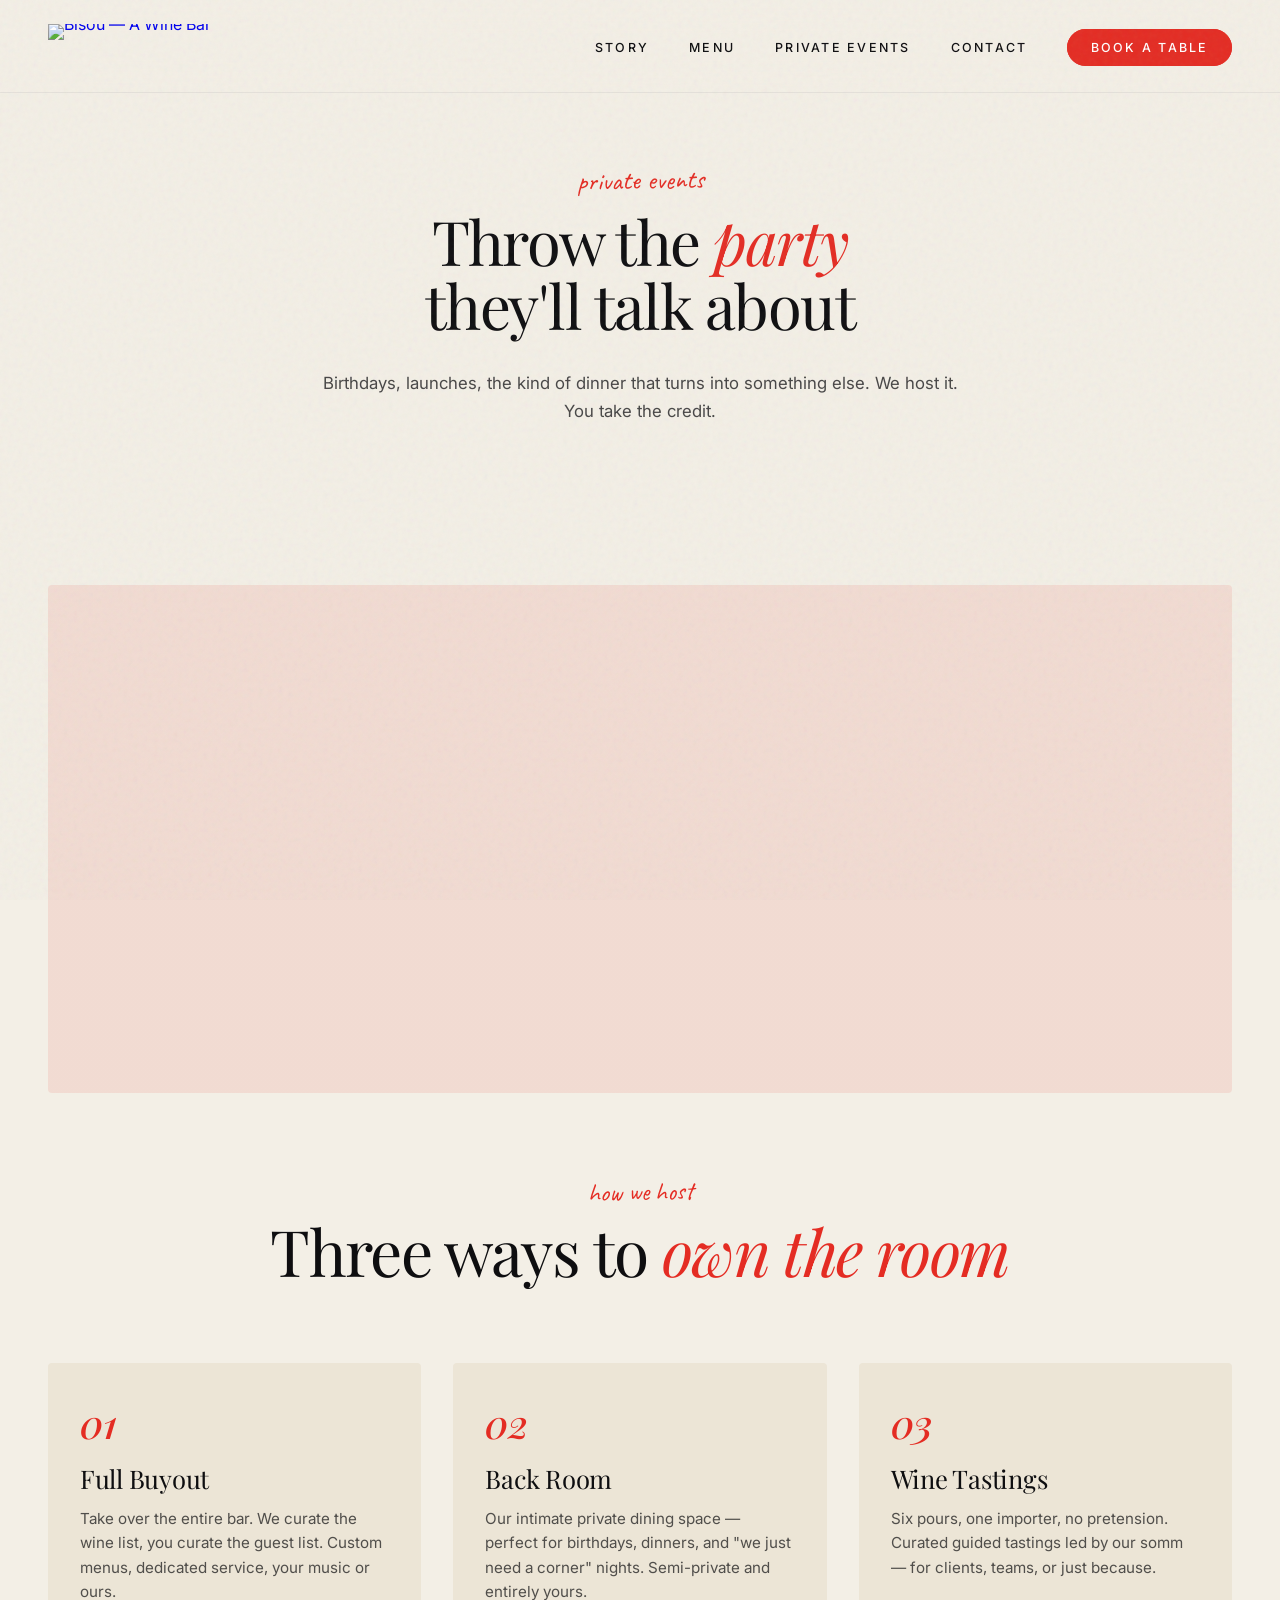
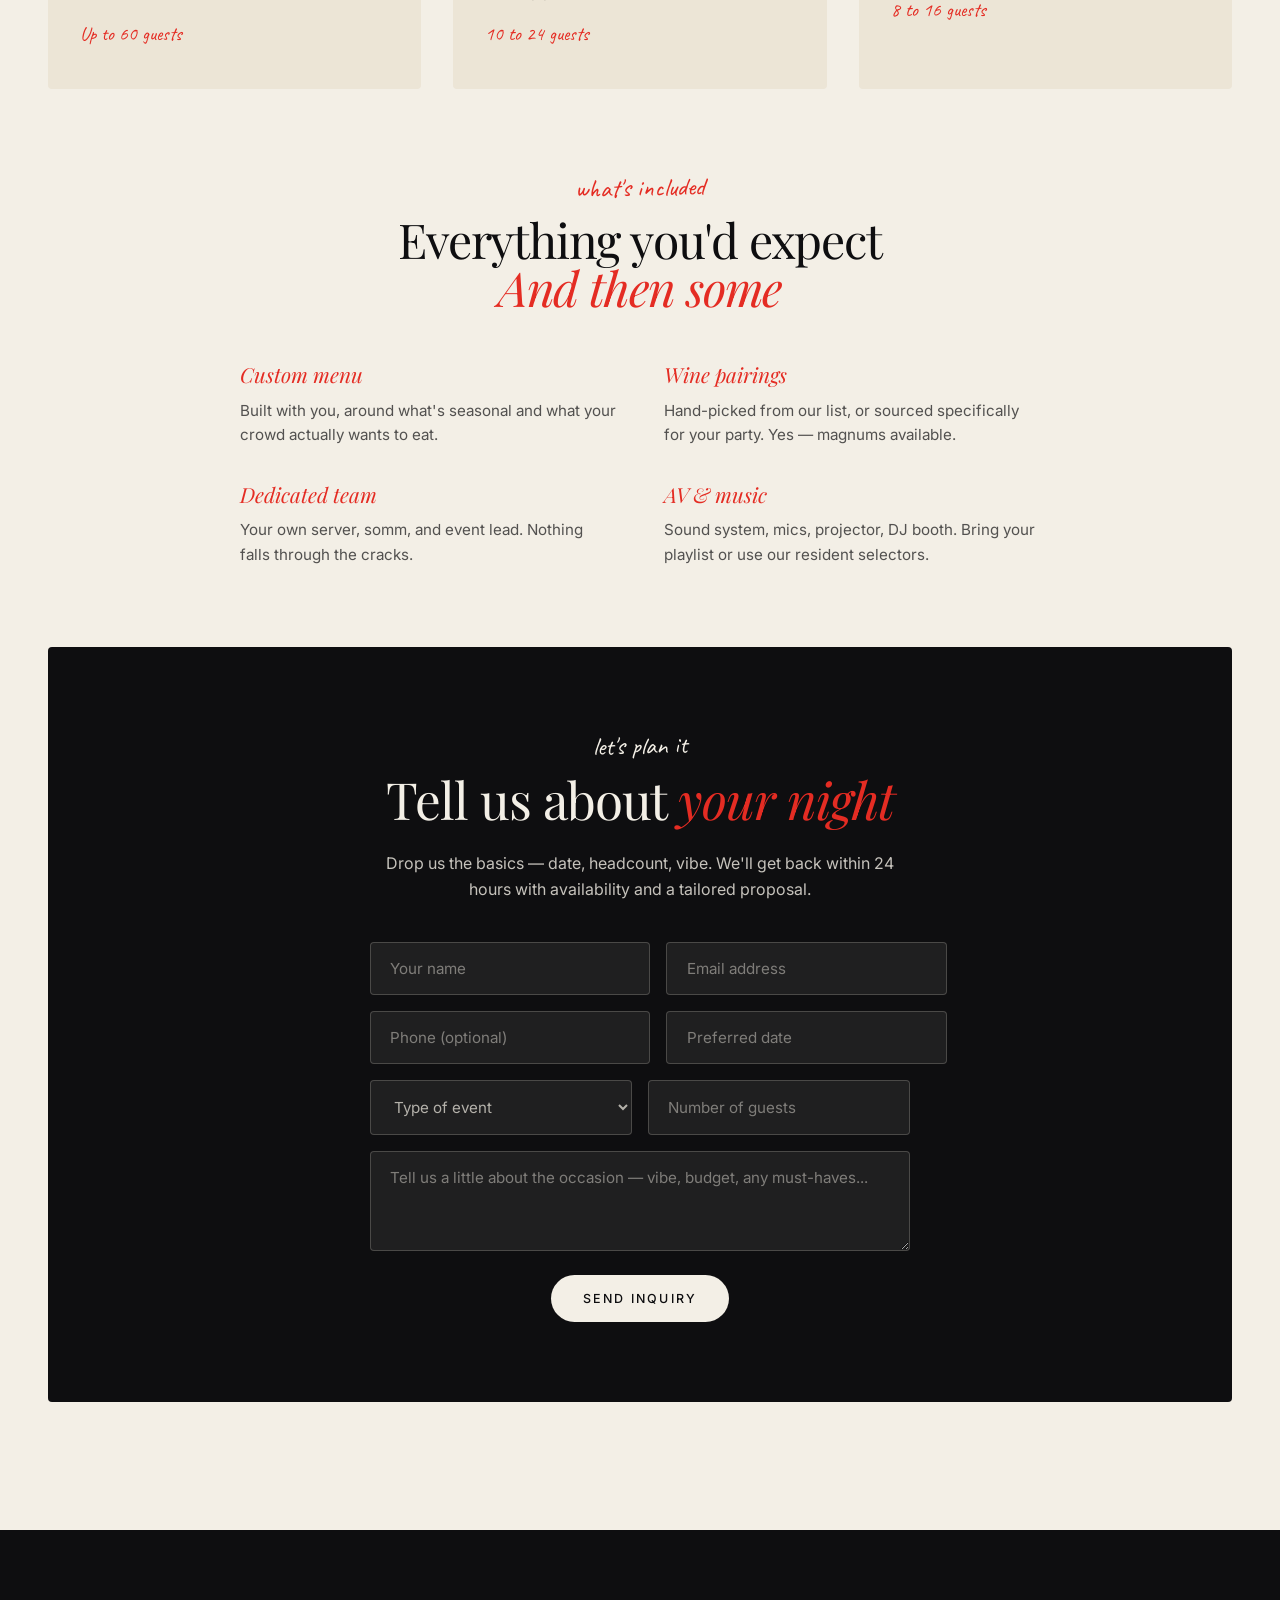
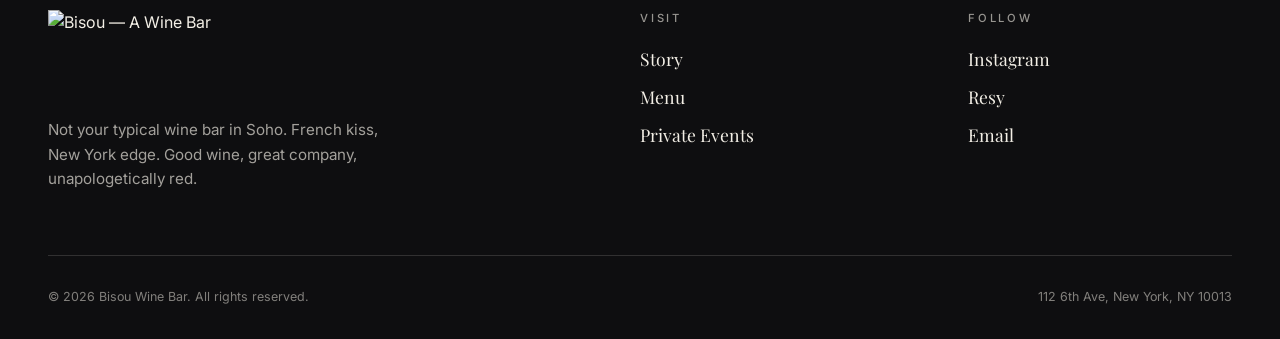
==== events.html @ fad7133c "Add mobile hamburger menu with slide-out drawer" ====
<!DOCTYPE html>
<html lang="en">
<head>
<meta charset="UTF-8">
<meta name="viewport" content="width=device-width, initial-scale=1.0">

<title>Private Events — Bisou Wine Bar Soho NYC | Buyouts, Private Dining, Tastings</title>
<meta name="description" content="Host your private event at Bisou Wine Bar in Soho. Full buyouts up to 60 guests, back-room private dining, wine tastings, and chef's table experiences.">
<link rel="canonical" href="https://bisounyc.com/events.html">
<meta name="robots" content="index, follow">

<meta property="og:title" content="Private Events at Bisou Wine Bar Soho NYC">
<meta property="og:description" content="Buyouts, private dining, wine tastings — turn your night into something they'll talk about.">
<meta property="og:url" content="https://bisounyc.com/events.html">
<meta property="og:type" content="website">

<script type="application/ld+json">
{
  "@context": "https://schema.org",
  "@type": "Service",
  "name": "Private Events at Bisou Wine Bar",
  "provider": {
    "@type": "BarOrPub",
    "name": "Bisou Wine Bar",
    "address": {
      "@type": "PostalAddress",
      "streetAddress": "112 6th Ave",
      "addressLocality": "New York",
      "addressRegion": "NY",
      "postalCode": "10013"
    }
  },
  "description": "Private dining, full buyouts, wine tastings and chef's table experiences in Soho, NYC.",
  "areaServed": "New York",
  "serviceType": "Private Event Venue"
}
</script>

<link rel="preconnect" href="https://fonts.googleapis.com">
<link rel="preconnect" href="https://fonts.gstatic.com" crossorigin>
<link href="https://fonts.googleapis.com/css2?family=Playfair+Display:ital,wght@0,400;0,500;0,700;1,400;1,500;1,700&family=Inter:wght@300;400;500;600&family=Caveat:wght@400;600&display=swap" rel="stylesheet">
<link rel="stylesheet" href="styles.css">
</head>
<body>

<nav id="nav" class="solid" aria-label="Main navigation">
  <a href="index.html" class="nav-logo" aria-label="Bisou home"><img src="images/logo.png" alt="Bisou — A Wine Bar"></a>
  <button class="nav-toggle" aria-label="Toggle menu" aria-expanded="false" aria-controls="primary-nav">
    <span></span><span></span><span></span>
  </button>
  <ul class="nav-links" id="primary-nav">
    <li><a href="index.html#story">Story</a></li>
    <li><a href="menu.html">Menu</a></li>
    <li><a href="events.html">Private Events</a></li>
    <li><a href="index.html#contact">Contact</a></li>
    <li><a href="https://resy.com/cities/new-york-ny/venues/bisou" target="_blank" rel="noopener" class="nav-cta" data-resy>Book a Table</a></li>
  </ul>
</nav>

<header class="page-hero">
  <span class="section-label">private events</span>
  <h1>Throw the <em>party</em><br>they'll talk about</h1>
  <p class="lead">Birthdays, launches, the kind of dinner that turns into something else. We host it. You take the credit.</p>
</header>

<main class="events-page">

  <div class="events-hero-image" role="img" aria-label="Private event setup at Bisou Wine Bar"></div>

  <section style="margin-bottom: 5rem;">
    <span class="section-label" style="display: block; text-align: center;">how we host</span>
    <h2 class="section-title" style="text-align: center;">Three ways to <em>own the room</em></h2>
  </section>

  <div class="events-types">
    <div class="event-type">
      <div class="num">01</div>
      <h3>Full Buyout</h3>
      <p>Take over the entire bar. We curate the wine list, you curate the guest list. Custom menus, dedicated service, your music or ours.</p>
      <span class="capacity">Up to 60 guests</span>
    </div>
    <div class="event-type">
      <div class="num">02</div>
      <h3>Back Room</h3>
      <p>Our intimate private dining space — perfect for birthdays, dinners, and "we just need a corner" nights. Semi-private and entirely yours.</p>
      <span class="capacity">10 to 24 guests</span>
    </div>
    <div class="event-type">
      <div class="num">03</div>
      <h3>Wine Tastings</h3>
      <p>Six pours, one importer, no pretension. Curated guided tastings led by our somm — for clients, teams, or just because.</p>
      <span class="capacity">8 to 16 guests</span>
    </div>
  </div>

  <section style="margin-bottom: 5rem;">
    <div style="max-width: 800px; margin: 0 auto; text-align: center;">
      <span class="section-label">what's included</span>
      <h2 class="section-title" style="font-size: clamp(2rem, 4vw, 3rem);">Everything you'd expect<br><em>And then some</em></h2>
      <div style="display: grid; grid-template-columns: repeat(2, 1fr); gap: 2rem 3rem; margin-top: 3rem; text-align: left;">
        <div>
          <div style="font-family: var(--display); font-style: italic; color: var(--bisou-red); font-size: 1.3rem; margin-bottom: 0.5rem;">Custom menu</div>
          <p style="color: rgba(14,14,16,0.7); font-size: 0.95rem; line-height: 1.6;">Built with you, around what's seasonal and what your crowd actually wants to eat.</p>
        </div>
        <div>
          <div style="font-family: var(--display); font-style: italic; color: var(--bisou-red); font-size: 1.3rem; margin-bottom: 0.5rem;">Wine pairings</div>
          <p style="color: rgba(14,14,16,0.7); font-size: 0.95rem; line-height: 1.6;">Hand-picked from our list, or sourced specifically for your party. Yes — magnums available.</p>
        </div>
        <div>
          <div style="font-family: var(--display); font-style: italic; color: var(--bisou-red); font-size: 1.3rem; margin-bottom: 0.5rem;">Dedicated team</div>
          <p style="color: rgba(14,14,16,0.7); font-size: 0.95rem; line-height: 1.6;">Your own server, somm, and event lead. Nothing falls through the cracks.</p>
        </div>
        <div>
          <div style="font-family: var(--display); font-style: italic; color: var(--bisou-red); font-size: 1.3rem; margin-bottom: 0.5rem;">AV & music</div>
          <p style="color: rgba(14,14,16,0.7); font-size: 0.95rem; line-height: 1.6;">Sound system, mics, projector, DJ booth. Bring your playlist or use our resident selectors.</p>
        </div>
      </div>
    </div>
  </section>

  <!-- INQUIRY FORM -->
  <div class="event-cta">
    <span class="section-label" style="color: var(--warm-ivory);">let's plan it</span>
    <h2>Tell us about <em>your night</em></h2>
    <p>Drop us the basics — date, headcount, vibe. We'll get back within 24 hours with availability and a tailored proposal.</p>

    <form class="event-form" id="eventForm" onsubmit="handleFormSubmit(event)">
      <div class="form-row">
        <input type="text" name="name" placeholder="Your name" required>
        <input type="email" name="email" placeholder="Email address" required>
      </div>
      <div class="form-row">
        <input type="tel" name="phone" placeholder="Phone (optional)">
        <input type="text" name="date" placeholder="Preferred date" required>
      </div>
      <div class="form-row">
        <select name="type" required>
          <option value="">Type of event</option>
          <option value="buyout">Full buyout</option>
          <option value="backroom">Back room / private dining</option>
          <option value="tasting">Wine tasting</option>
          <option value="other">Something else</option>
        </select>
        <input type="number" name="guests" placeholder="Number of guests" min="2" max="80" required>
      </div>
      <textarea name="details" placeholder="Tell us a little about the occasion — vibe, budget, any must-haves..."></textarea>
      <button type="submit" class="btn btn-light">Send inquiry</button>
    </form>
  </div>

</main>

<!-- FOOTER -->
<footer>
  <div class="footer-top">
    <div class="footer-brand">
      <img src="images/logo.png" alt="Bisou — A Wine Bar" class="footer-logo">
      <p>Not your typical wine bar in Soho. French kiss, New York edge. Good wine, great company, unapologetically red.</p>
    </div>
    <div class="footer-col">
      <h5>Visit</h5>
      <ul>
        <li><a href="index.html#story">Story</a></li>
        <li><a href="menu.html">Menu</a></li>
        <li><a href="events.html">Private Events</a></li>
      </ul>
    </div>
    <div class="footer-col">
      <h5>Follow</h5>
      <ul>
        <li><a href="https://www.instagram.com/bisoubarnyc/" target="_blank" rel="noopener">Instagram</a></li>
        <li><a href="https://resy.com/cities/ny/bisou" target="_blank" rel="noopener">Resy</a></li>
        <li><a href="mailto:hello@bisounyc.com">Email</a></li>
      </ul>
    </div>
  </div>
  <div class="footer-bottom">
    <span>© 2026 Bisou Wine Bar. All rights reserved.</span>
    <span>112 6th Ave, New York, NY 10013</span>
  </div>
</footer>

<script async src="https://widgets.resy.com/embed.js"></script>
<script src="script.js"></script>
<script>
  function handleFormSubmit(e) {
    e.preventDefault();
    const data = new FormData(e.target);
    const subject = encodeURIComponent('Private event inquiry — ' + (data.get('name') || ''));
    const body = encodeURIComponent(
      `Name: ${data.get('name')}\n` +
      `Email: ${data.get('email')}\n` +
      `Phone: ${data.get('phone') || '—'}\n` +
      `Date: ${data.get('date')}\n` +
      `Event type: ${data.get('type')}\n` +
      `Guests: ${data.get('guests')}\n\n` +
      `Details:\n${data.get('details') || '—'}`
    );
    window.location.href = `mailto:events@bisounyc.com?subject=${subject}&body=${body}`;
  }
</script>
</body>
</html>
---- styles.css ----
:root {
  --bisou-red: #E42C23;
  --bisou-red-deep: #B8221A;
  --warm-ivory: #F3EFE6;
  --ivory-soft: #ECE5D6;
  --midnight: #0E0E10;
  --soft-blue: #49607A;
  --deep-wine: #4A0D0D;
  --display: 'Playfair Display', serif;
  --body: 'Inter', sans-serif;
  --hand: 'Caveat', cursive;
}

* { margin: 0; padding: 0; box-sizing: border-box; }
html { scroll-behavior: smooth; }
body {
  font-family: var(--body);
  background: var(--warm-ivory);
  color: var(--midnight);
  overflow-x: hidden;
  font-weight: 400;
  line-height: 1.5;
  -webkit-font-smoothing: antialiased;
}

/* Grain overlay */
body::before {
  content: '';
  position: fixed;
  inset: 0;
  pointer-events: none;
  opacity: 0.06;
  z-index: 9999;
  background-image: url("data:image/svg+xml,%3Csvg viewBox='0 0 200 200' xmlns='http://www.w3.org/2000/svg'%3E%3Cfilter id='n'%3E%3CfeTurbulence type='fractalNoise' baseFrequency='0.9' numOctaves='3'/%3E%3C/filter%3E%3Crect width='100%25' height='100%25' filter='url(%23n)'/%3E%3C/svg%3E");
}

/* ============ NAV ============ */
nav {
  position: fixed;
  top: 0; left: 0; right: 0;
  z-index: 100;
  padding: 1.5rem 3rem;
  display: flex;
  justify-content: space-between;
  align-items: center;
  transition: all 0.4s ease;
  mix-blend-mode: difference;
}

nav.scrolled {
  mix-blend-mode: normal;
  background: rgba(243, 239, 230, 0.92);
  backdrop-filter: blur(20px);
  padding: 1rem 3rem;
  border-bottom: 1px solid rgba(14, 14, 16, 0.06);
}

nav.solid {
  mix-blend-mode: normal;
  background: rgba(243, 239, 230, 0.92);
  backdrop-filter: blur(20px);
  border-bottom: 1px solid rgba(14, 14, 16, 0.06);
}

.nav-logo {
  display: inline-flex;
  align-items: center;
  text-decoration: none;
  line-height: 0;
}

.nav-logo img {
  height: 44px;
  width: auto;
  display: block;
}

.nav-links {
  display: flex;
  gap: 2.5rem;
  list-style: none;
  align-items: center;
}

.nav-toggle {
  display: none;
  background: transparent;
  border: 0;
  width: 40px;
  height: 40px;
  padding: 0;
  cursor: pointer;
  flex-direction: column;
  justify-content: center;
  align-items: center;
  gap: 6px;
}

.nav-toggle span {
  display: block;
  width: 24px;
  height: 2px;
  background: var(--midnight);
  transition: transform 0.3s ease, opacity 0.2s ease;
  border-radius: 2px;
}

.nav-toggle[aria-expanded="true"] span:nth-child(1) {
  transform: translateY(8px) rotate(45deg);
}
.nav-toggle[aria-expanded="true"] span:nth-child(2) {
  opacity: 0;
}
.nav-toggle[aria-expanded="true"] span:nth-child(3) {
  transform: translateY(-8px) rotate(-45deg);
}

.nav-links a {
  color: white;
  text-decoration: none;
  font-size: 0.78rem;
  letter-spacing: 0.18em;
  text-transform: uppercase;
  font-weight: 500;
  transition: opacity 0.2s;
}

nav.scrolled .nav-links a,
nav.solid .nav-links a { color: var(--midnight); }

.nav-links a:hover { opacity: 0.6; }

.nav-cta {
  padding: 0.6rem 1.4rem;
  border: 1px solid white;
  color: white !important;
  border-radius: 100px;
  transition: all 0.3s !important;
}

nav.scrolled .nav-cta,
nav.solid .nav-cta {
  border-color: var(--bisou-red);
  background: var(--bisou-red);
  color: white !important;
}

.nav-cta:hover {
  background: white;
  color: var(--midnight) !important;
  opacity: 1 !important;
}

nav.scrolled .nav-cta:hover,
nav.solid .nav-cta:hover {
  background: var(--bisou-red-deep);
  border-color: var(--bisou-red-deep);
  color: white !important;
}

/* ============ HERO ============ */
.hero {
  height: 100vh;
  position: relative;
  overflow: hidden;
  display: flex;
  align-items: flex-end;
  color: white;
}

.hero-video {
  position: absolute;
  inset: 0;
  width: 100%;
  height: 100%;
  object-fit: cover;
  z-index: 0;
}

.hero-overlay {
  position: absolute;
  inset: 0;
  background:
    linear-gradient(180deg, rgba(14,14,16,0.4) 0%, rgba(14,14,16,0) 30%, rgba(14,14,16,0) 50%, rgba(14,14,16,0.75) 100%);
  z-index: 1;
}

.hero-content {
  position: relative;
  z-index: 2;
  padding: 0 3rem 5rem;
  width: 100%;
  max-width: 900px;
  display: flex;
  flex-direction: column;
  align-items: flex-start;
}

.hero-eyebrow {
  font-family: var(--hand);
  font-size: 1.5rem;
  color: var(--bisou-red);
  margin-bottom: 0.5rem;
  transform: rotate(-2deg);
  display: inline-block;
  opacity: 0;
  animation: fadeUp 1s 0.4s forwards;
  text-transform: lowercase;
}

.hero h1 {
  font-family: var(--display);
  font-weight: 400;
  font-size: clamp(2.8rem, 6vw, 5.5rem);
  line-height: 0.95;
  letter-spacing: -0.025em;
  margin-bottom: 1.8rem;
  opacity: 0;
  animation: fadeUp 1.2s 0.6s forwards;
}

.hero h1 em {
  font-style: italic;
  color: var(--bisou-red);
  font-weight: 500;
}

.hero-meta {
  display: flex;
  flex-direction: column;
  align-items: flex-start;
  gap: 1.2rem;
  opacity: 0;
  animation: fadeUp 1s 1s forwards;
}

.meta-row {
  display: flex;
  align-items: baseline;
  gap: 0.8rem;
}

.meta-label {
  font-size: 0.7rem;
  letter-spacing: 0.25em;
  text-transform: uppercase;
  opacity: 0.7;
}

.meta-value {
  font-family: var(--display);
  font-style: italic;
  font-size: 1.1rem;
  font-weight: 400;
}

.hero-scroll {
  position: absolute;
  bottom: 2rem;
  left: 50%;
  transform: translateX(-50%);
  z-index: 2;
  color: white;
  font-size: 0.7rem;
  letter-spacing: 0.3em;
  text-transform: uppercase;
  opacity: 0;
  animation: fadeUp 1s 1.4s forwards;
}

.hero-scroll::after {
  content: '';
  display: block;
  width: 1px;
  height: 30px;
  background: white;
  margin: 0.8rem auto 0;
  animation: scrollLine 2s ease-in-out infinite;
}

@keyframes scrollLine {
  0%, 100% { transform: scaleY(0.3); transform-origin: top; }
  50% { transform: scaleY(1); }
}

@keyframes fadeUp {
  from { opacity: 0; transform: translateY(30px); }
  to { opacity: 1; transform: translateY(0); }
}

/* ============ MARQUEE ============ */
.marquee {
  background: var(--bisou-red);
  color: var(--warm-ivory);
  padding: 1.5rem 0;
  overflow: hidden;
  border-top: 1px solid rgba(243,239,230,0.15);
  border-bottom: 1px solid rgba(243,239,230,0.15);
}

.marquee-track {
  display: flex;
  align-items: center;
  gap: 3rem;
  animation: marquee 40s linear infinite;
  white-space: nowrap;
  font-family: var(--display);
  font-style: italic;
  font-size: 1.2rem;
  font-weight: 400;
}

.marquee-track span {
  display: inline-flex;
  align-items: center;
  gap: 3rem;
}

.marquee-track span::after {
  content: '';
  display: inline-block;
  width: 60px;
  height: 60px;
  background-position: center;
  background-repeat: no-repeat;
  background-size: contain;
  filter: brightness(0) invert(1);
  opacity: 0.95;
}

.marquee-track span:nth-child(5n+1)::after { background-image: url('images/banner/cheers.png'); }
.marquee-track span:nth-child(5n+2)::after { background-image: url('images/banner/cheese.png'); }
.marquee-track span:nth-child(5n+3)::after { background-image: url('images/banner/disco.png'); }
.marquee-track span:nth-child(5n+4)::after { background-image: url('images/banner/glass.png'); }
.marquee-track span:nth-child(5n+5)::after { background-image: url('images/banner/kisso.png'); }

@keyframes marquee { to { transform: translateX(-50%); } }

/* ============ SECTION BASE ============ */
section.story,
section.menu-teaser,
section.events-teaser,
section.reservation,
section.contact {
  padding: 5rem 3rem;
  position: relative;
}

.section-label {
  font-family: var(--hand);
  color: var(--bisou-red);
  font-size: 1.6rem;
  margin-bottom: 0.5rem;
  transform: rotate(-1deg);
  display: inline-block;
}

.section-title {
  font-family: var(--display);
  font-size: clamp(2.5rem, 5vw, 4.5rem);
  line-height: 1;
  letter-spacing: -0.025em;
  font-weight: 400;
  margin-bottom: 2rem;
}

.section-title em {
  font-style: italic;
  color: var(--bisou-red);
}

.lead {
  font-family: var(--display);
  font-size: 1.4rem;
  font-style: italic;
  line-height: 1.4;
  margin-bottom: 1.5rem;
  font-weight: 400;
}

/* ============ STORY ============ */
.story {
  display: grid;
  grid-template-columns: 1fr 1fr;
  gap: 5rem;
  align-items: center;
  max-width: 1400px;
  margin: 0 auto;
}

.story-image {
  position: relative;
  aspect-ratio: 4/5;
  background: var(--bisou-red);
  border-radius: 4px;
  overflow: hidden;
}

.story-image::before {
  content: '';
  position: absolute;
  inset: 0;
  background: url('https://images.unsplash.com/photo-1510812431401-41d2bd2722f3?w=900&q=80') center/cover;
  mix-blend-mode: multiply;
  opacity: 0.85;
}

.story-image::after {
  content: 'xx';
  position: absolute;
  bottom: 1.5rem;
  right: 2rem;
  font-family: var(--hand);
  color: var(--warm-ivory);
  font-size: 5rem;
  line-height: 1;
  transform: rotate(-8deg);
}

.story-text p {
  font-size: 1.1rem;
  line-height: 1.7;
  margin-bottom: 1.5rem;
  color: rgba(14, 14, 16, 0.78);
  max-width: 480px;
}

.story-text p.lead {
  color: var(--midnight);
}

.story-stats {
  margin-top: 3rem;
  display: flex;
  gap: 3rem;
  border-top: 1px solid rgba(14,14,16,0.15);
  padding-top: 2rem;
}

.stat-num {
  font-family: var(--display);
  font-style: italic;
  font-size: 2.6rem;
  color: var(--bisou-red);
  line-height: 1;
  font-weight: 500;
}

.stat-label {
  font-size: 0.7rem;
  letter-spacing: 0.2em;
  text-transform: uppercase;
  opacity: 0.6;
  margin-top: 0.4rem;
}

/* ============ MENU TEASER (dark) ============ */
.menu-teaser {
  background: var(--midnight);
  color: var(--warm-ivory);
}

.menu-teaser .section-title { color: var(--warm-ivory); }
.menu-teaser .section-title em { color: var(--bisou-red); }

.menu-teaser-inner {
  max-width: 1400px;
  margin: 0 auto;
  display: grid;
  grid-template-columns: 1fr 1fr;
  gap: 5rem;
  align-items: center;
}

.menu-teaser-text .lead {
  font-family: var(--body);
  font-style: normal;
  font-size: 1.05rem;
  font-weight: 400;
  line-height: 1.65;
  letter-spacing: 0;
  color: rgba(243,239,230,0.85);
  margin-bottom: 2.5rem;
  max-width: 460px;
}

.menu-teaser-cats {
  display: flex;
  flex-direction: column;
  gap: 1rem;
  margin-bottom: 2.5rem;
  border-top: 1px solid rgba(243,239,230,0.15);
}

.cat {
  display: flex;
  align-items: baseline;
  gap: 1.5rem;
  padding: 1.2rem 0;
  border-bottom: 1px solid rgba(243,239,230,0.15);
}

.cat-num {
  font-family: var(--display);
  font-style: italic;
  color: var(--bisou-red);
  font-size: 1.1rem;
  font-weight: 500;
}

.cat-name {
  font-family: var(--display);
  font-size: 1.4rem;
  letter-spacing: -0.01em;
  color: var(--warm-ivory);
}

.menu-teaser .btn-light {
  background: var(--warm-ivory);
  color: var(--midnight);
}

.menu-teaser-image {
  aspect-ratio: 4/5;
  background:
    linear-gradient(rgba(228,44,35,0.05), rgba(228,44,35,0.05)),
    url('images/menu-pasta.jpg') center/cover;
  border-radius: 4px;
  position: relative;
}

.menu-teaser-image::after {
  content: '';
  position: absolute;
  top: 1.5rem;
  left: 1.5rem;
  width: 56px;
  height: 56px;
  background: url('images/xx.png') center/contain no-repeat;
}

/* ============ EVENTS TEASER ============ */
.events-teaser {
  background: var(--warm-ivory);
  position: relative;
  overflow: hidden;
}

.events-teaser-dj {
  position: absolute;
  top: 4rem;
  right: 6rem;
  width: clamp(90px, 11vw, 150px);
  height: auto;
  transform: rotate(12deg);
  transform-origin: center;
  z-index: 2;
  pointer-events: none;
}

.events-teaser-inner {
  max-width: 1400px;
  margin: 0 auto;
  display: grid;
  grid-template-columns: 1fr 1fr;
  gap: 5rem;
  align-items: center;
}

.events-teaser-image {
  aspect-ratio: 4/5;
  background:
    linear-gradient(rgba(228,44,35,0.1), rgba(228,44,35,0.1)),
    url('images/private-events.webp') center/cover;
  border-radius: 4px;
  position: relative;
}

.events-teaser-text .lead {
  color: var(--midnight);
}

.events-teaser-text p {
  font-size: 1.05rem;
  line-height: 1.7;
  color: rgba(14,14,16,0.78);
  max-width: 460px;
  margin-bottom: 2rem;
}

/* ============ BUTTONS ============ */
.btn {
  display: inline-flex;
  align-items: center;
  gap: 0.7rem;
  padding: 1rem 2rem;
  background: var(--bisou-red);
  color: var(--warm-ivory);
  border: none;
  border-radius: 100px;
  font-family: var(--body);
  font-size: 0.78rem;
  letter-spacing: 0.18em;
  text-transform: uppercase;
  font-weight: 500;
  cursor: pointer;
  text-decoration: none;
  transition: all 0.3s;
}

.btn:hover {
  background: var(--bisou-red-deep);
  transform: translateY(-2px);
}

.btn-light {
  background: var(--warm-ivory);
  color: var(--midnight);
}

.btn-light:hover { background: white; }

.btn-outline {
  background: transparent;
  color: var(--midnight);
  border: 1px solid var(--midnight);
}

.btn-outline:hover {
  background: var(--midnight);
  color: var(--warm-ivory);
}

.btn-ghost {
  background: transparent;
  border: 1px solid var(--warm-ivory);
  color: var(--warm-ivory);
}

.btn-ghost:hover {
  background: var(--warm-ivory);
  color: var(--bisou-red);
}

/* ============ RESERVATION ============ */
.reservation {
  background: var(--bisou-red);
  color: var(--warm-ivory);
  text-align: center;
  padding: 9rem 3rem;
  position: relative;
  overflow: hidden;
}

.reservation::before,
.reservation::after {
  content: '';
  position: absolute;
  width: 160px;
  height: 160px;
  background: url('images/kiss.png') center/contain no-repeat;
  filter: brightness(0) invert(1);
  opacity: 0.4;
}
.reservation::before { top: 2.5rem; left: 5%; transform: rotate(-12deg); }
.reservation::after { bottom: 2.5rem; right: 5%; transform: rotate(15deg); }

.reservation h2 {
  font-family: var(--display);
  font-size: clamp(2.8rem, 6vw, 5.5rem);
  line-height: 1;
  letter-spacing: -0.025em;
  font-weight: 400;
  margin-bottom: 2rem;
  max-width: 1000px;
  margin-left: auto;
  margin-right: auto;
}

.reservation h2 em { font-style: italic; }

.reservation p {
  font-size: 1.1rem;
  max-width: 540px;
  margin: 0 auto 2.5rem;
  opacity: 0.92;
  line-height: 1.6;
}

.resy-buttons {
  display: flex;
  gap: 1rem;
  justify-content: center;
  flex-wrap: wrap;
}

/* ============ CONTACT ============ */
.contact {
  max-width: 1400px;
  margin: 0 auto;
}

.contact-grid {
  display: grid;
  grid-template-columns: 1fr 1fr;
  gap: 4rem;
  align-items: center;
  max-width: 1100px;
  margin: 0 auto;
}

.contact-info {
  display: flex;
  flex-direction: column;
  gap: 2.5rem;
}

.contact-block .contact-label {
  font-family: var(--hand);
  color: var(--bisou-red);
  font-size: 1.3rem;
  margin-bottom: 0.4rem;
}

.contact-block .contact-content {
  font-family: var(--display);
  font-size: 1.3rem;
  font-weight: 400;
  line-height: 1.4;
  font-style: normal;
}

.contact-block .contact-content a {
  color: inherit;
  text-decoration: none;
  border-bottom: 1px solid transparent;
  transition: border-color 0.3s;
}

.contact-block .contact-content a:hover {
  border-color: var(--bisou-red);
}

.hours-table {
  display: grid;
  grid-template-columns: auto 1fr;
  gap: 0.6rem 2rem;
  font-size: 1rem;
}

.hours-table .day {
  font-family: var(--body);
  font-weight: 500;
}

.hours-table .time {
  font-family: var(--display);
  font-style: italic;
  color: rgba(14,14,16,0.7);
}

.map-link {
  display: block;
  border-radius: 4px;
  overflow: hidden;
  position: relative;
  aspect-ratio: 1/1;
  width: 100%;
  max-width: 500px;
  margin: 0 auto;
  box-shadow: 0 8px 24px rgba(14,14,16,0.08);
  transition: transform 0.3s ease, box-shadow 0.3s ease;
}

.map-link:hover {
  transform: translateY(-2px);
  box-shadow: 0 12px 32px rgba(14,14,16,0.12);
}

.map-embed {
  width: 100%;
  height: 100%;
  border: 0;
  display: block;
}

/* ============ FOOTER ============ */
footer {
  background: var(--midnight);
  color: var(--warm-ivory);
  padding: 5rem 3rem 2rem;
}

.footer-top {
  max-width: 1400px;
  margin: 0 auto;
  display: grid;
  grid-template-columns: 2fr 1fr 1fr;
  gap: 4rem;
  padding-bottom: 4rem;
  border-bottom: 1px solid rgba(243,239,230,0.15);
}

.footer-brand h3 {
  font-family: var(--display);
  font-style: italic;
  font-size: 4rem;
  color: var(--bisou-red);
  line-height: 1;
  margin-bottom: 1rem;
  font-weight: 700;
}

.footer-logo {
  height: 88px;
  width: auto;
  display: block;
  margin-bottom: 1.25rem;
}

.footer-brand p {
  opacity: 0.65;
  max-width: 360px;
  line-height: 1.6;
  font-size: 0.95rem;
}

.footer-col h5 {
  font-size: 0.7rem;
  letter-spacing: 0.25em;
  text-transform: uppercase;
  margin-bottom: 1.2rem;
  opacity: 0.6;
  font-weight: 500;
}

.footer-col ul {
  list-style: none;
  display: flex;
  flex-direction: column;
  gap: 0.7rem;
}

.footer-col a {
  color: var(--warm-ivory);
  text-decoration: none;
  font-family: var(--display);
  font-size: 1.1rem;
  transition: color 0.3s;
}

.footer-col a:hover { color: var(--bisou-red); }

.footer-bottom {
  max-width: 1400px;
  margin: 2rem auto 0;
  display: flex;
  justify-content: space-between;
  font-size: 0.78rem;
  opacity: 0.5;
  flex-wrap: wrap;
  gap: 1rem;
}

/* ============ MENU PAGE ============ */
.page-hero {
  padding: 10rem 3rem 4rem;
  background: var(--warm-ivory);
  text-align: center;
  position: relative;
}

.page-hero .section-label { font-size: 1.7rem; }

.page-hero h1 {
  font-family: var(--display);
  font-size: clamp(2.2rem, 4.8vw, 4rem);
  line-height: 1.05;
  letter-spacing: -0.025em;
  font-weight: 400;
  margin-bottom: 2rem;
}

.page-hero h1 em {
  font-style: italic;
  color: var(--bisou-red);
}

.page-hero .lead {
  font-family: var(--body);
  font-style: normal;
  font-size: 1.05rem;
  font-weight: 400;
  line-height: 1.65;
  letter-spacing: 0;
  max-width: 640px;
  margin: 0 auto 2rem;
  color: rgba(14,14,16,0.75);
}

.menu-tabs {
  display: flex;
  gap: 0.7rem;
  justify-content: center;
  flex-wrap: wrap;
  margin-top: 2rem;
}

.menu-tab {
  padding: 0.7rem 1.4rem;
  background: transparent;
  border: 1px solid rgba(14,14,16,0.2);
  color: var(--midnight);
  border-radius: 100px;
  cursor: pointer;
  font-family: var(--body);
  font-size: 0.78rem;
  letter-spacing: 0.18em;
  text-transform: uppercase;
  transition: all 0.3s;
  font-weight: 500;
}

.menu-tab.active,
.menu-tab:hover {
  background: var(--bisou-red);
  border-color: var(--bisou-red);
  color: var(--warm-ivory);
}

.menu-page {
  max-width: 1100px;
  margin: 0 auto;
  padding: 4rem 3rem 8rem;
}

.menu-section {
  margin-bottom: 5rem;
  scroll-margin-top: 100px;
}

.menu-section-title {
  font-family: var(--display);
  font-size: clamp(1.8rem, 3vw, 2.6rem);
  font-weight: 400;
  letter-spacing: -0.02em;
  margin-bottom: 0.5rem;
  display: flex;
  align-items: baseline;
  gap: 1rem;
}

.menu-section-title::before {
  content: '✦';
  color: var(--bisou-red);
  font-size: 1.2rem;
}

.menu-section-sub {
  font-family: var(--hand);
  color: var(--bisou-red);
  font-size: 1.3rem;
  margin-bottom: 2rem;
  display: inline-block;
}

.menu-grid-2col {
  display: grid;
  grid-template-columns: 1fr 1fr;
  gap: 2.5rem 4rem;
}

.menu-grid-1col {
  display: flex;
  flex-direction: column;
  gap: 1.5rem;
}

.menu-item {
  border-bottom: 1px dashed rgba(14,14,16,0.15);
  padding-bottom: 1.2rem;
}

.menu-item-head {
  display: flex;
  justify-content: space-between;
  align-items: baseline;
  gap: 1rem;
  margin-bottom: 0.4rem;
}

.menu-item h4 {
  font-family: var(--display);
  font-size: 1.3rem;
  font-weight: 500;
  letter-spacing: -0.01em;
}

.menu-item h4 em {
  font-style: italic;
  font-weight: 400;
}

.menu-item .price {
  font-family: var(--display);
  font-style: italic;
  color: var(--bisou-red);
  font-size: 1.1rem;
  font-weight: 500;
  white-space: nowrap;
}

.menu-item .desc {
  font-size: 0.95rem;
  color: rgba(14,14,16,0.7);
  line-height: 1.5;
}

.menu-item .badge {
  font-size: 0.7rem;
  color: var(--bisou-red);
  font-weight: 600;
  letter-spacing: 0.1em;
  margin-left: 0.5rem;
}

.wine-row {
  display: grid;
  grid-template-columns: 110px 1fr auto;
  gap: 1.5rem;
  align-items: baseline;
  padding: 0.9rem 0;
  border-bottom: 1px dashed rgba(14,14,16,0.12);
}

.wine-origin {
  font-family: var(--display);
  font-style: italic;
  color: rgba(14,14,16,0.5);
  font-size: 0.95rem;
}

.wine-name {
  font-family: var(--display);
  font-size: 1.1rem;
  font-weight: 500;
  letter-spacing: -0.01em;
}

.wine-price {
  font-family: var(--display);
  font-style: italic;
  color: var(--bisou-red);
  font-size: 1rem;
  font-weight: 500;
  white-space: nowrap;
}

.menu-disclaimer {
  margin-top: 4rem;
  padding-top: 2rem;
  border-top: 1px solid rgba(14,14,16,0.15);
  text-align: center;
  font-size: 0.75rem;
  color: rgba(14,14,16,0.55);
  letter-spacing: 0.05em;
  line-height: 1.6;
}

.menu-legend {
  display: flex;
  gap: 2rem;
  justify-content: center;
  margin-top: 2rem;
  font-size: 0.8rem;
  letter-spacing: 0.15em;
  text-transform: uppercase;
  color: rgba(14,14,16,0.65);
  flex-wrap: wrap;
}

.menu-legend strong { color: var(--bisou-red); margin-right: 0.4rem; }

/* ============ EVENTS PAGE ============ */
.events-page {
  max-width: 1400px;
  margin: 0 auto;
  padding: 4rem 3rem 8rem;
}

.events-hero-image {
  aspect-ratio: 21/9;
  background:
    linear-gradient(rgba(228,44,35,0.1), rgba(228,44,35,0.1)),
    url('images/private-events.webp') center/cover;
  border-radius: 4px;
  margin-bottom: 5rem;
}

.events-types {
  display: grid;
  grid-template-columns: repeat(3, 1fr);
  gap: 2rem;
  margin-bottom: 5rem;
}

.event-type {
  padding: 2.5rem 2rem;
  background: var(--ivory-soft);
  border-radius: 4px;
  transition: transform 0.4s;
}

.event-type:hover { transform: translateY(-4px); }

.event-type .num {
  font-family: var(--display);
  font-style: italic;
  font-size: 2.5rem;
  color: var(--bisou-red);
  font-weight: 500;
  line-height: 1;
  margin-bottom: 1rem;
}

.event-type h3 {
  font-family: var(--display);
  font-size: 1.6rem;
  font-weight: 400;
  letter-spacing: -0.01em;
  margin-bottom: 0.6rem;
}

.event-type p {
  font-size: 0.95rem;
  color: rgba(14,14,16,0.7);
  line-height: 1.6;
  margin-bottom: 1rem;
}

.event-type .capacity {
  font-family: var(--hand);
  color: var(--bisou-red);
  font-size: 1.2rem;
}

.event-cta {
  background: var(--midnight);
  color: var(--warm-ivory);
  padding: 5rem 3rem;
  border-radius: 4px;
  text-align: center;
}

.event-cta h2 {
  font-family: var(--display);
  font-size: clamp(2rem, 4vw, 3.2rem);
  line-height: 1.05;
  font-weight: 400;
  letter-spacing: -0.02em;
  margin-bottom: 1.5rem;
}

.event-cta h2 em {
  font-style: italic;
  color: var(--bisou-red);
}

.event-cta p {
  max-width: 540px;
  margin: 0 auto 2.5rem;
  opacity: 0.8;
  line-height: 1.6;
}

.event-form {
  max-width: 540px;
  margin: 0 auto;
  display: flex;
  flex-direction: column;
  gap: 1rem;
}

.event-form input,
.event-form textarea,
.event-form select {
  padding: 1rem 1.2rem;
  background: rgba(243,239,230,0.08);
  border: 1px solid rgba(243,239,230,0.2);
  border-radius: 4px;
  color: var(--warm-ivory);
  font-family: var(--body);
  font-size: 0.95rem;
  transition: border-color 0.3s;
}

.event-form input::placeholder,
.event-form textarea::placeholder { color: rgba(243,239,230,0.45); }

.event-form input:focus,
.event-form textarea:focus,
.event-form select:focus {
  outline: none;
  border-color: var(--bisou-red);
}

.event-form select { color: rgba(243,239,230,0.7); }
.event-form select option { color: var(--midnight); }

.event-form textarea {
  resize: vertical;
  min-height: 100px;
  font-family: var(--body);
}

.event-form button {
  align-self: center;
  margin-top: 0.5rem;
}

.form-row {
  display: grid;
  grid-template-columns: 1fr 1fr;
  gap: 1rem;
}

/* ============ RESPONSIVE ============ */
@media (max-width: 900px) {
  nav { padding: 1.2rem 1.5rem; }
  nav.scrolled, nav.solid { padding: 0.8rem 1.5rem; }

  .nav-toggle { display: flex; }

  .nav-links {
    position: fixed;
    top: 0;
    right: 0;
    bottom: 0;
    width: min(82vw, 340px);
    background: var(--warm-ivory);
    flex-direction: column;
    align-items: stretch;
    justify-content: flex-start;
    gap: 0;
    padding: 6rem 2rem 2rem;
    transform: translateX(100%);
    transition: transform 0.35s ease;
    box-shadow: -10px 0 40px rgba(14,14,16,0.12);
    z-index: 99;
  }
  .nav-links.open { transform: translateX(0); }

  .nav-links li { border-bottom: 1px solid rgba(14,14,16,0.08); }
  .nav-links li:last-child { border-bottom: 0; margin-top: 1.25rem; }

  .nav-links a {
    display: block;
    padding: 1.1rem 0;
    color: var(--midnight) !important;
    font-size: 0.95rem;
  }

  .nav-links .nav-cta {
    text-align: center;
    padding: 0.9rem 1.4rem;
    border: 1px solid var(--bisou-red);
    background: var(--bisou-red);
    color: white !important;
  }

  .hero-content { padding: 0 1.5rem 4rem; }

  section.story,
  section.menu-teaser,
  section.events-teaser,
  section.reservation,
  section.contact { padding: 5rem 1.5rem; }

  .story,
  .menu-teaser-inner,
  .events-teaser-inner,
  .contact-grid { grid-template-columns: 1fr; gap: 3rem; }

  .events-teaser-inner .events-teaser-image { order: -1; }
  .events-teaser-dj { width: 75px; top: 1rem; right: 1rem; transform: rotate(10deg); }

  .menu-grid-2col { grid-template-columns: 1fr; gap: 1.5rem; }
  .events-types { grid-template-columns: 1fr; }
  .form-row { grid-template-columns: 1fr; }

  .footer-top { grid-template-columns: 1fr; gap: 2.5rem; }
  .footer-brand h3 { font-size: 3rem; }
  .footer-logo { height: 70px; }
  .nav-logo img { height: 36px; }

  .events-page,
  .menu-page,
  .page-hero { padding-left: 1.5rem; padding-right: 1.5rem; }

  .page-hero { padding-top: 7rem; padding-bottom: 2.5rem; }
  .page-hero .section-label { font-size: 1.3rem; }
  .page-hero h1 {
    font-size: clamp(1.9rem, 8vw, 2.6rem);
    line-height: 1.1;
    margin-bottom: 1.5rem;
  }
  .page-hero h1 br { display: none; }
  .menu-tabs { gap: 0.5rem; margin-top: 1.5rem; }
  .menu-tab { padding: 0.55rem 1rem; font-size: 0.7rem; }

  .wine-row {
    grid-template-columns: 1fr auto;
    gap: 0.4rem 1rem;
  }
  .wine-origin { grid-column: 1 / -1; font-size: 0.85rem; }

  .story-stats { flex-wrap: wrap; gap: 1.5rem 2rem; }
}
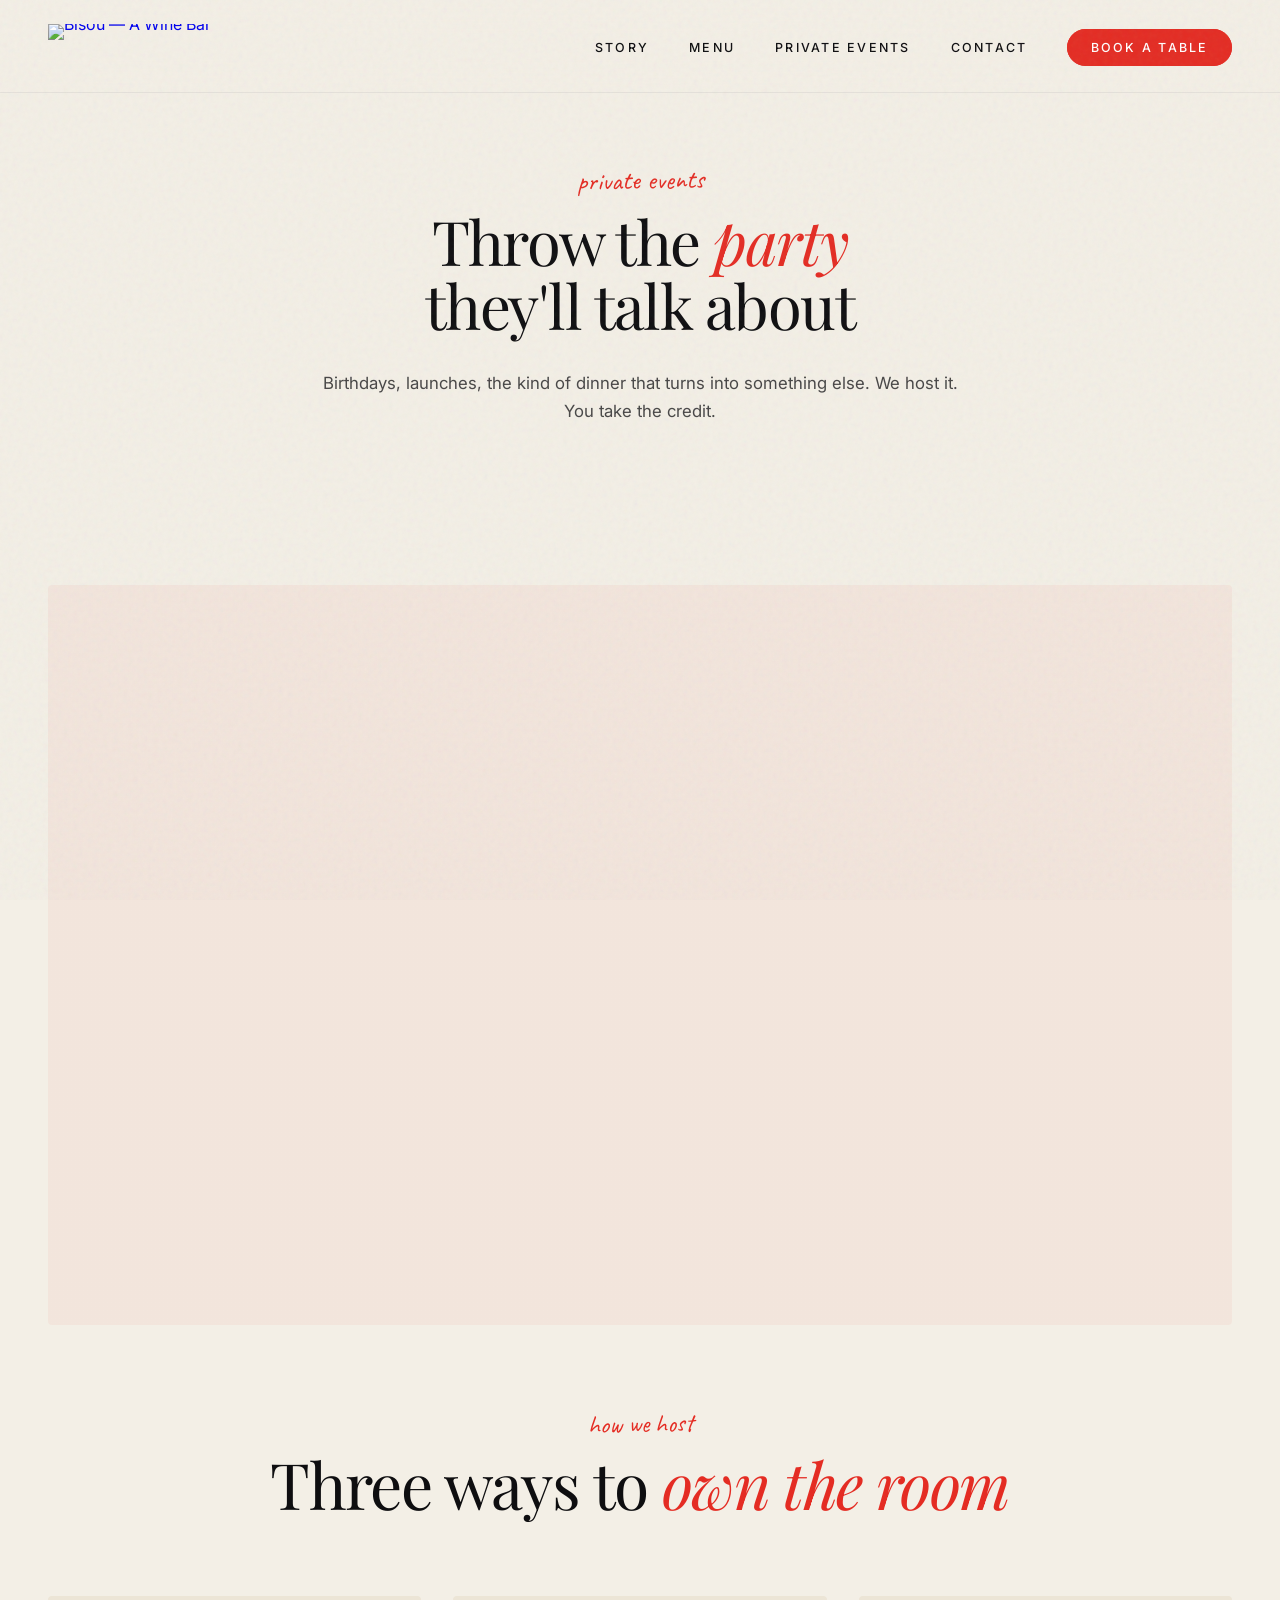
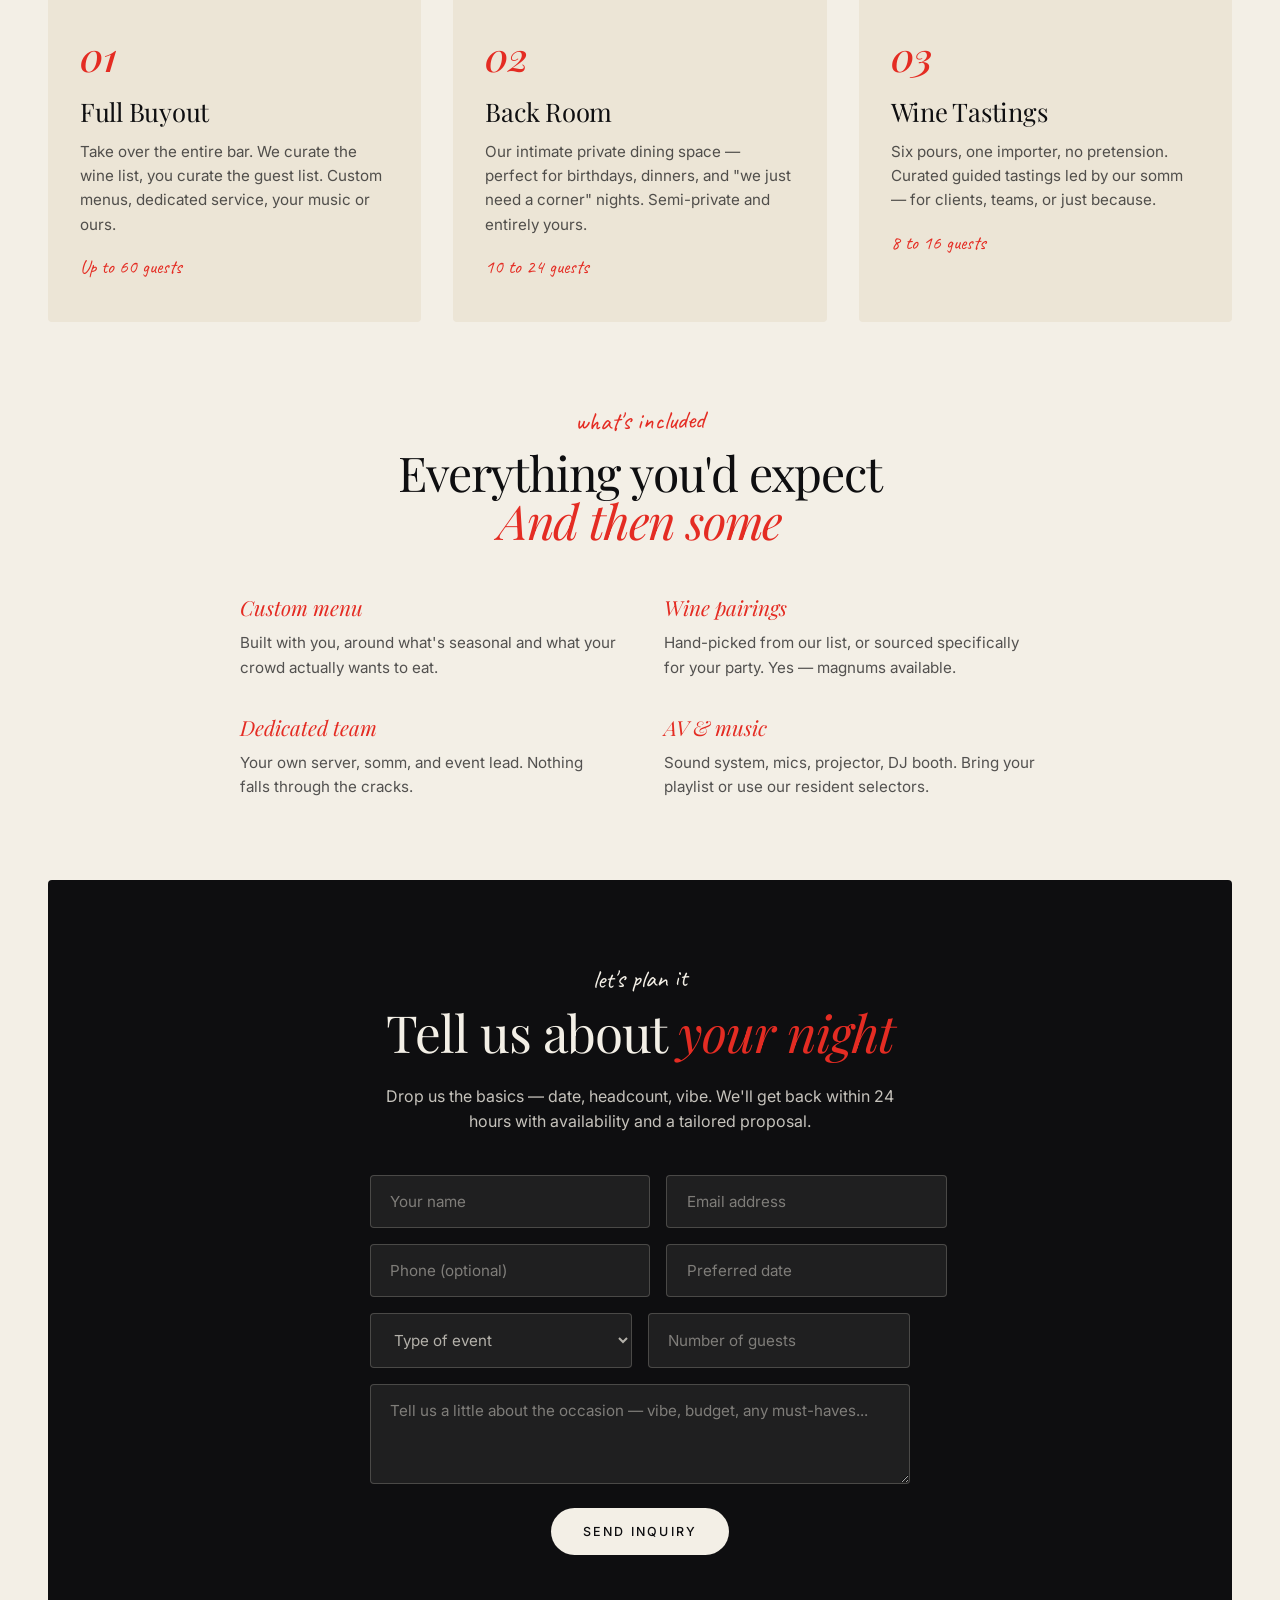
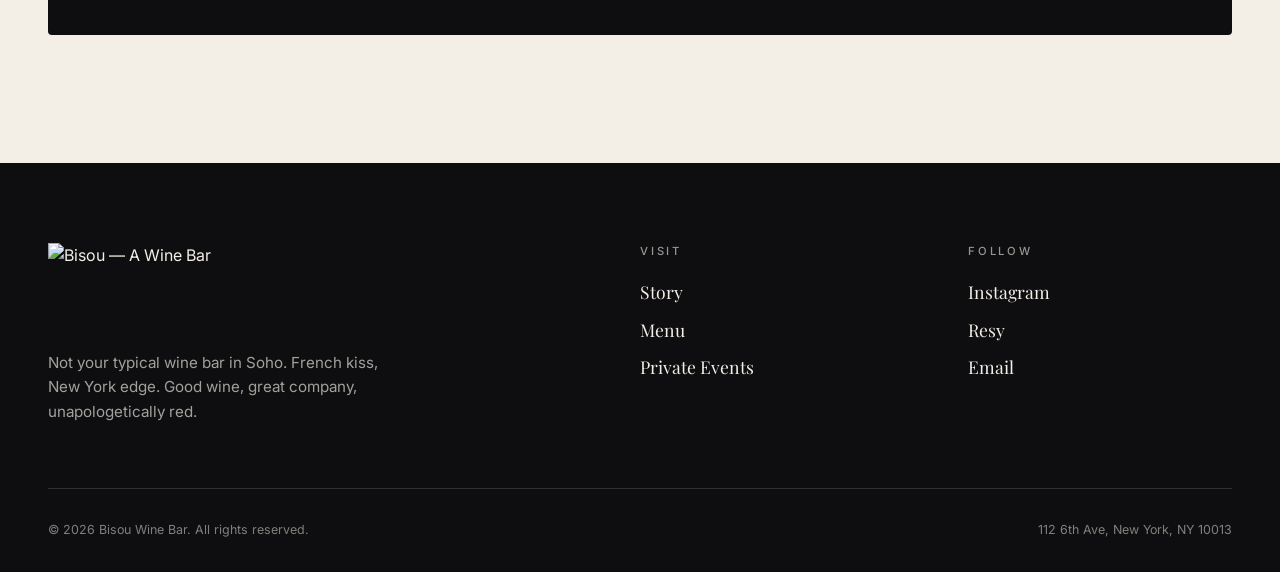
==== commit 313b5f9e: "Add favicon (X icon) and apple-touch-icon to all pages" ====
--- a/events.html
+++ b/events.html
@@ -7,6 +7,8 @@
 <title>Private Events — Bisou Wine Bar Soho NYC | Buyouts, Private Dining, Tastings</title>
 <meta name="description" content="Host your private event at Bisou Wine Bar in Soho. Full buyouts up to 60 guests, back-room private dining, wine tastings, and chef's table experiences.">
 <link rel="canonical" href="https://bisounyc.com/events.html">
+<link rel="icon" type="image/png" href="images/xx.png">
+<link rel="apple-touch-icon" href="images/xx.png">
 <meta name="robots" content="index, follow">
 
 <meta property="og:title" content="Private Events at Bisou Wine Bar Soho NYC">
--- a/styles.css
+++ b/styles.css
@@ -86,33 +86,40 @@
   display: none;
   background: transparent;
   border: 0;
-  width: 40px;
-  height: 40px;
+  width: 44px;
+  height: 44px;
   padding: 0;
   cursor: pointer;
-  flex-direction: column;
-  justify-content: center;
-  align-items: center;
-  gap: 6px;
+  position: relative;
+  z-index: 101;
 }
 
 .nav-toggle span {
+  position: absolute;
+  left: 50%;
+  top: 50%;
   display: block;
-  width: 24px;
+  width: 26px;
   height: 2px;
   background: var(--midnight);
-  transition: transform 0.3s ease, opacity 0.2s ease;
   border-radius: 2px;
-}
+  transform: translate(-50%, -50%);
+  transition: transform 0.3s ease, opacity 0.2s ease, top 0.3s ease;
+}
+
+.nav-toggle span:nth-child(1) { top: calc(50% - 7px); }
+.nav-toggle span:nth-child(3) { top: calc(50% + 7px); }
 
 .nav-toggle[aria-expanded="true"] span:nth-child(1) {
-  transform: translateY(8px) rotate(45deg);
+  top: 50%;
+  transform: translate(-50%, -50%) rotate(45deg);
 }
 .nav-toggle[aria-expanded="true"] span:nth-child(2) {
   opacity: 0;
 }
 .nav-toggle[aria-expanded="true"] span:nth-child(3) {
-  transform: translateY(-8px) rotate(-45deg);
+  top: 50%;
+  transform: translate(-50%, -50%) rotate(-45deg);
 }
 
 .nav-links a {
@@ -161,6 +168,7 @@
 /* ============ HERO ============ */
 .hero {
   height: 100vh;
+  height: 100dvh;
   position: relative;
   overflow: hidden;
   display: flex;
@@ -1089,12 +1097,13 @@
 }
 
 .events-hero-image {
-  aspect-ratio: 21/9;
+  aspect-ratio: 16/10;
   background:
-    linear-gradient(rgba(228,44,35,0.1), rgba(228,44,35,0.1)),
-    url('images/private-events.webp') center/cover;
+    linear-gradient(rgba(228,44,35,0.05), rgba(228,44,35,0.05)),
+    url('images/private-events.webp') center top/cover;
   border-radius: 4px;
   margin-bottom: 5rem;
+  min-height: 360px;
 }
 
 .events-types {
@@ -1231,44 +1240,53 @@
 
   .nav-toggle { display: flex; }
 
+  .marquee-track { animation-duration: 22s; }
+
+  .nav-backdrop { display: none; }
+
   .nav-links {
     position: fixed;
-    top: 0;
-    right: 0;
-    bottom: 0;
-    width: min(82vw, 340px);
+    inset: 0;
+    width: 100vw;
+    height: 100vh;
+    height: 100dvh;
     background: var(--warm-ivory);
     flex-direction: column;
     align-items: stretch;
     justify-content: flex-start;
     gap: 0;
-    padding: 6rem 2rem 2rem;
-    transform: translateX(100%);
-    transition: transform 0.35s ease;
-    box-shadow: -10px 0 40px rgba(14,14,16,0.12);
+    padding: 5.5rem 2rem 2rem;
+    margin: 0;
+    opacity: 0;
+    visibility: hidden;
+    transition: opacity 0.25s ease, visibility 0.25s ease;
     z-index: 99;
+    overflow-y: auto;
   }
-  .nav-links.open { transform: translateX(0); }
+  .nav-links.open {
+    opacity: 1;
+    visibility: visible;
+  }
 
   .nav-links li { border-bottom: 1px solid rgba(14,14,16,0.08); }
-  .nav-links li:last-child { border-bottom: 0; margin-top: 1.25rem; }
+  .nav-links li:last-child { border-bottom: 0; margin-top: 1.5rem; }
 
   .nav-links a {
     display: block;
-    padding: 1.1rem 0;
+    padding: 1.2rem 0.5rem;
     color: var(--midnight) !important;
-    font-size: 0.95rem;
+    font-size: 1rem;
   }
 
   .nav-links .nav-cta {
     text-align: center;
-    padding: 0.9rem 1.4rem;
+    padding: 1rem 1.4rem;
     border: 1px solid var(--bisou-red);
     background: var(--bisou-red);
     color: white !important;
   }
 
-  .hero-content { padding: 0 1.5rem 4rem; }
+  .hero-content { padding: 0 1.5rem 7rem; }
 
   section.story,
   section.menu-teaser,
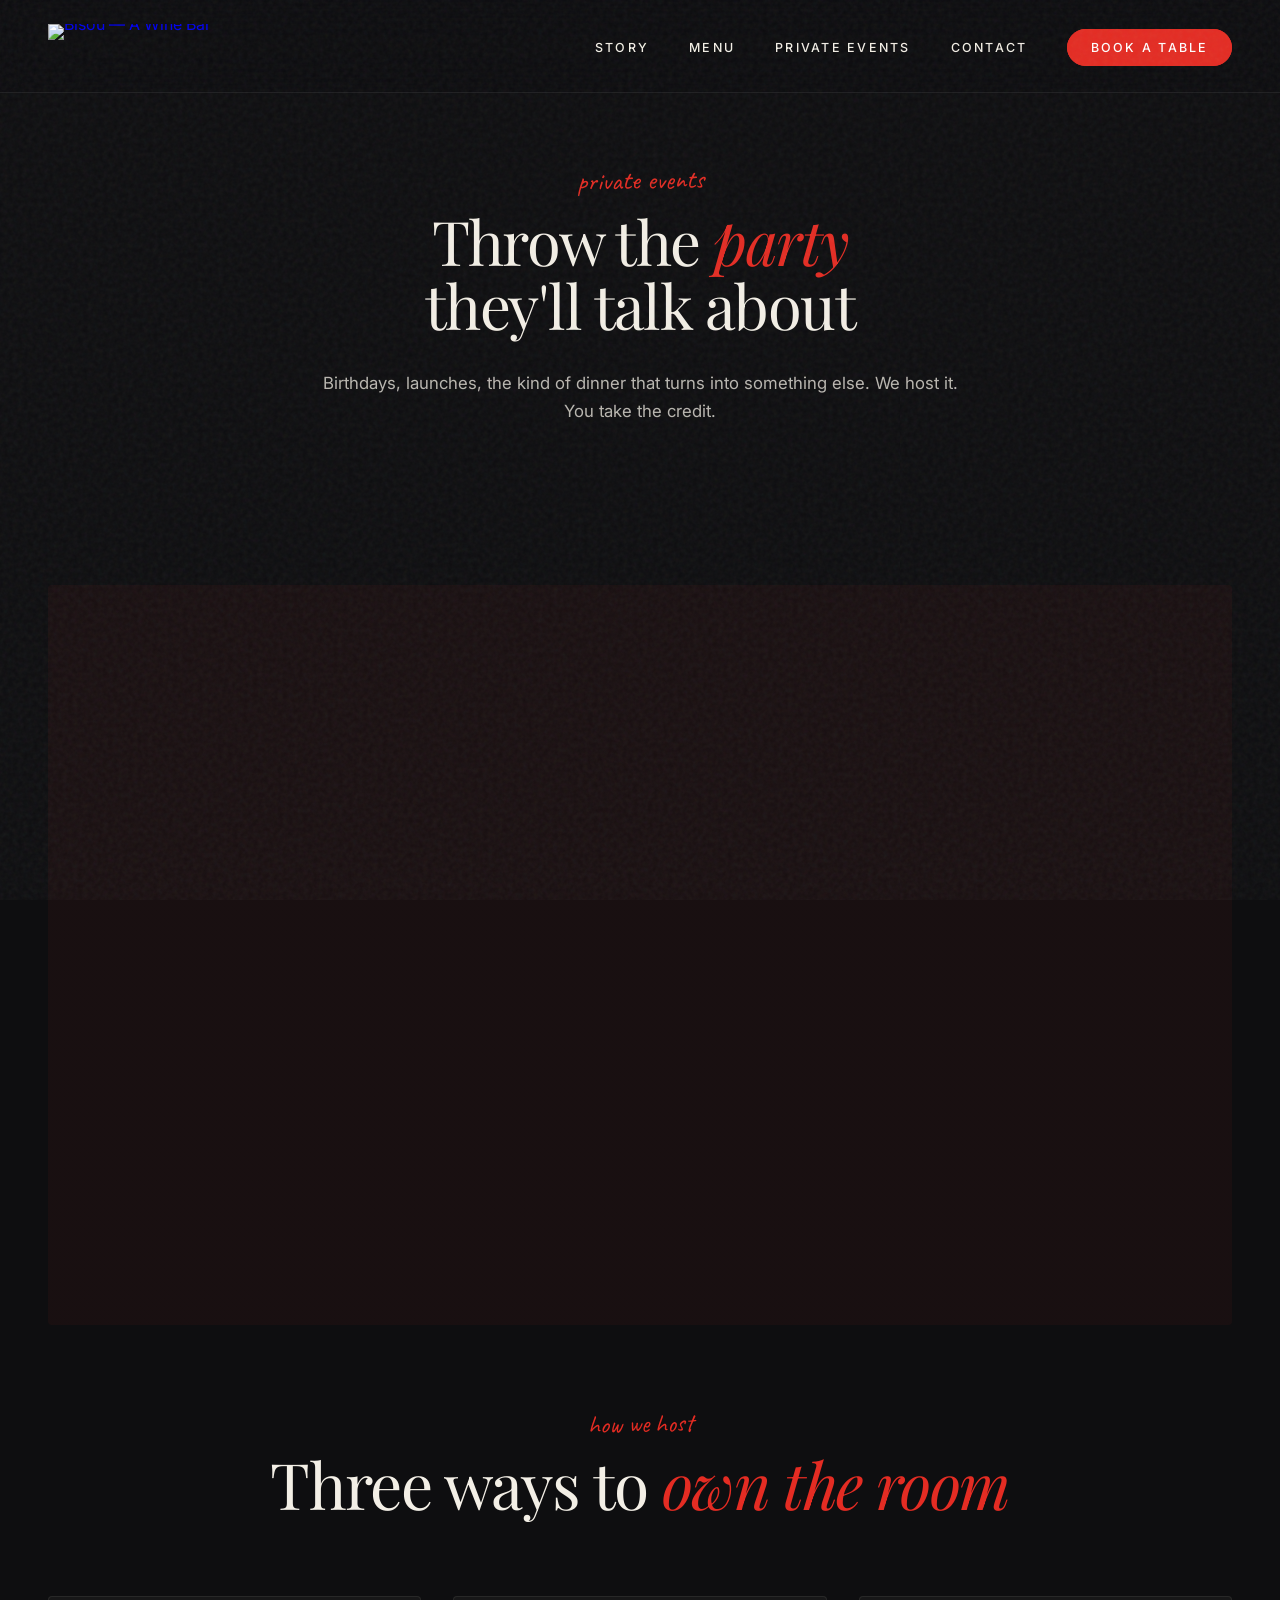
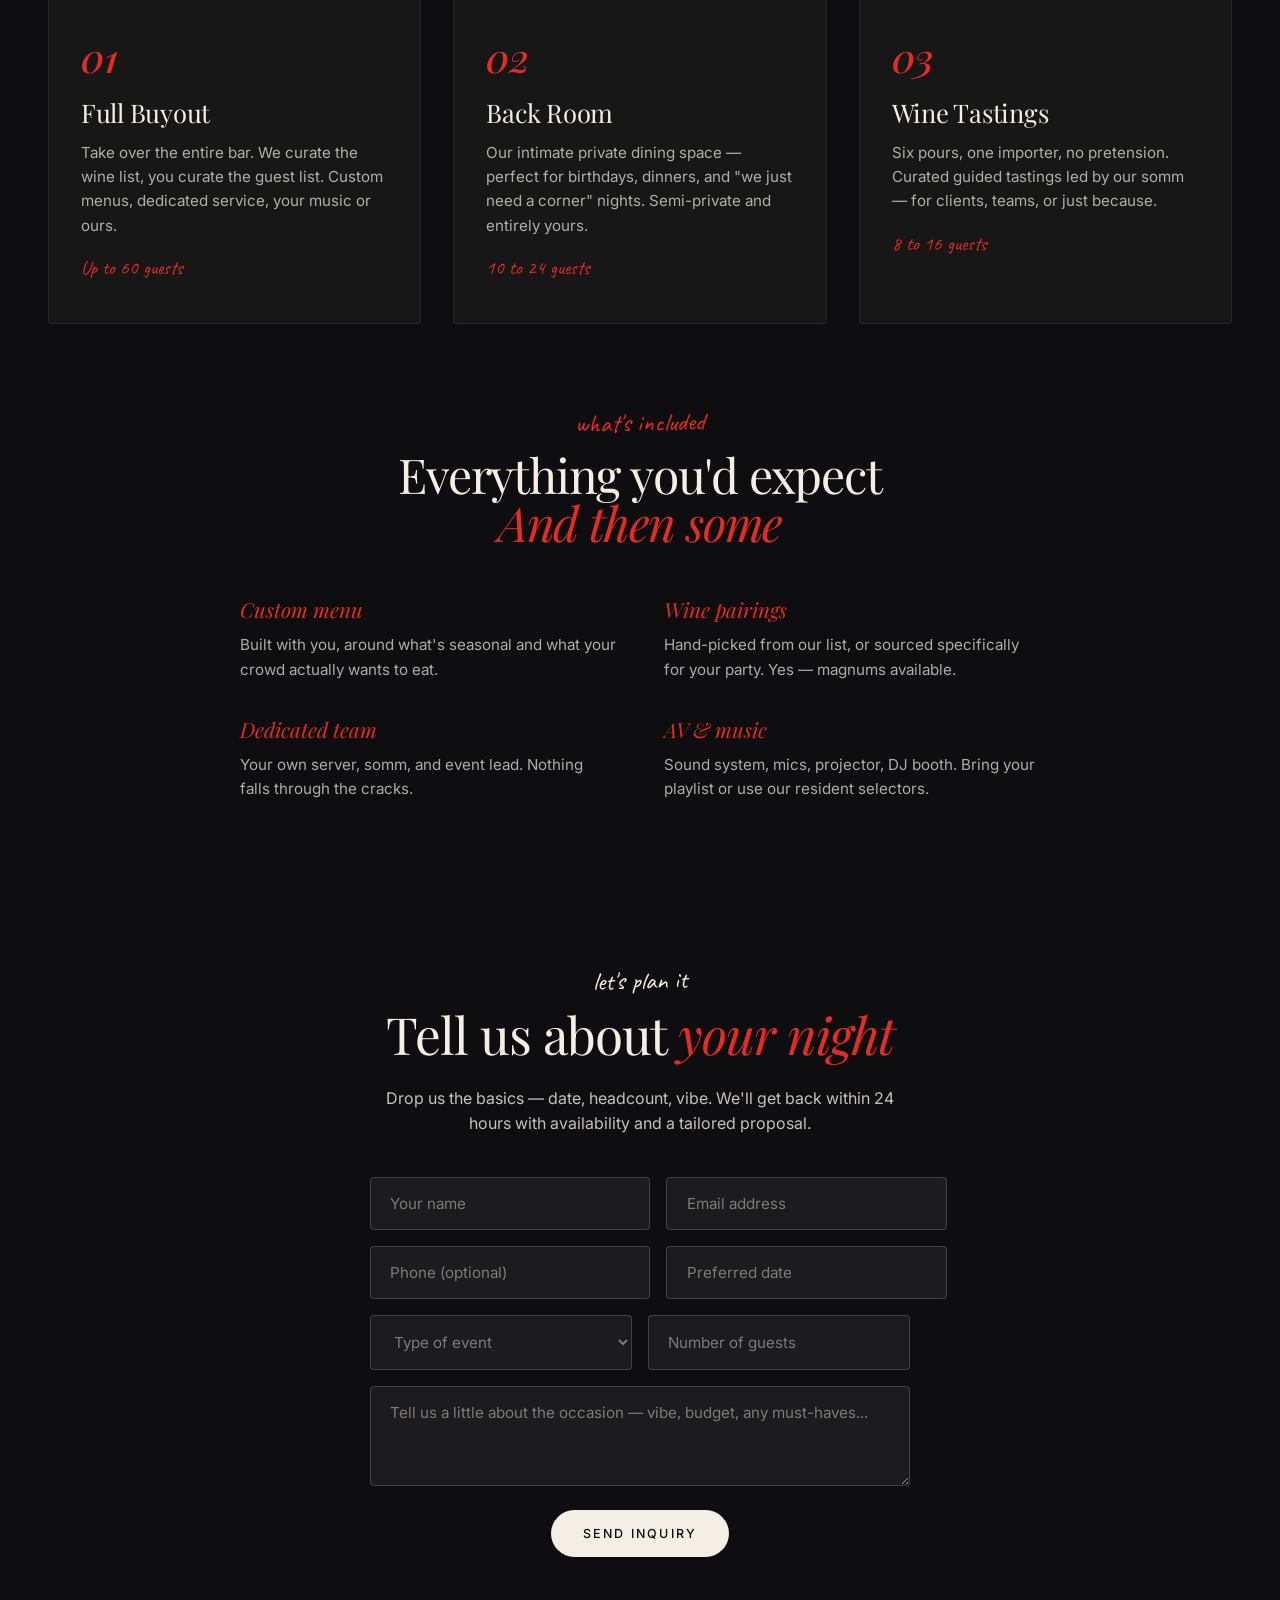
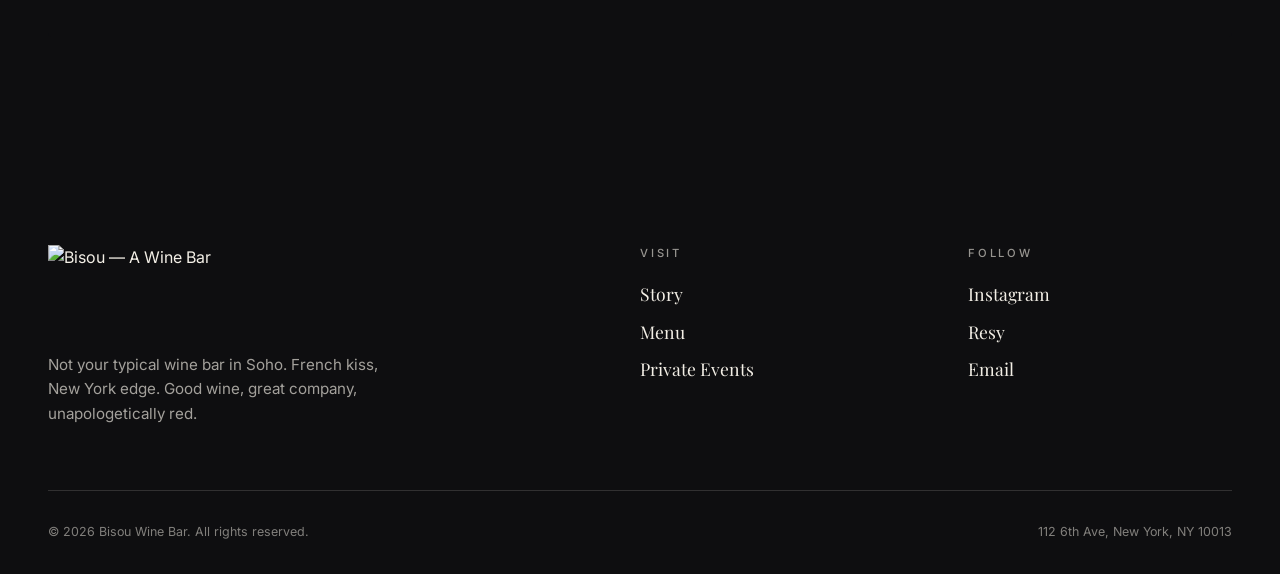
==== commit e3681101: "Dark theme for menu and events pages" ====
--- a/events.html
+++ b/events.html
@@ -43,7 +43,7 @@
 <link href="https://fonts.googleapis.com/css2?family=Playfair+Display:ital,wght@0,400;0,500;0,700;1,400;1,500;1,700&family=Inter:wght@300;400;500;600&family=Caveat:wght@400;600&display=swap" rel="stylesheet">
 <link rel="stylesheet" href="styles.css">
 </head>
-<body>
+<body class="dark-page">
 
 <nav id="nav" class="solid" aria-label="Main navigation">
   <a href="index.html" class="nav-logo" aria-label="Bisou home"><img src="images/logo.png" alt="Bisou — A Wine Bar"></a>
@@ -102,19 +102,19 @@
       <div style="display: grid; grid-template-columns: repeat(2, 1fr); gap: 2rem 3rem; margin-top: 3rem; text-align: left;">
         <div>
           <div style="font-family: var(--display); font-style: italic; color: var(--bisou-red); font-size: 1.3rem; margin-bottom: 0.5rem;">Custom menu</div>
-          <p style="color: rgba(14,14,16,0.7); font-size: 0.95rem; line-height: 1.6;">Built with you, around what's seasonal and what your crowd actually wants to eat.</p>
+          <p style="color: rgba(243,239,230,0.7); font-size: 0.95rem; line-height: 1.6;">Built with you, around what's seasonal and what your crowd actually wants to eat.</p>
         </div>
         <div>
           <div style="font-family: var(--display); font-style: italic; color: var(--bisou-red); font-size: 1.3rem; margin-bottom: 0.5rem;">Wine pairings</div>
-          <p style="color: rgba(14,14,16,0.7); font-size: 0.95rem; line-height: 1.6;">Hand-picked from our list, or sourced specifically for your party. Yes — magnums available.</p>
+          <p style="color: rgba(243,239,230,0.7); font-size: 0.95rem; line-height: 1.6;">Hand-picked from our list, or sourced specifically for your party. Yes — magnums available.</p>
         </div>
         <div>
           <div style="font-family: var(--display); font-style: italic; color: var(--bisou-red); font-size: 1.3rem; margin-bottom: 0.5rem;">Dedicated team</div>
-          <p style="color: rgba(14,14,16,0.7); font-size: 0.95rem; line-height: 1.6;">Your own server, somm, and event lead. Nothing falls through the cracks.</p>
+          <p style="color: rgba(243,239,230,0.7); font-size: 0.95rem; line-height: 1.6;">Your own server, somm, and event lead. Nothing falls through the cracks.</p>
         </div>
         <div>
           <div style="font-family: var(--display); font-style: italic; color: var(--bisou-red); font-size: 1.3rem; margin-bottom: 0.5rem;">AV & music</div>
-          <p style="color: rgba(14,14,16,0.7); font-size: 0.95rem; line-height: 1.6;">Sound system, mics, projector, DJ booth. Bring your playlist or use our resident selectors.</p>
+          <p style="color: rgba(243,239,230,0.7); font-size: 0.95rem; line-height: 1.6;">Sound system, mics, projector, DJ booth. Bring your playlist or use our resident selectors.</p>
         </div>
       </div>
     </div>
--- a/styles.css
+++ b/styles.css
@@ -189,7 +189,7 @@
   position: absolute;
   inset: 0;
   background:
-    linear-gradient(180deg, rgba(14,14,16,0.4) 0%, rgba(14,14,16,0) 30%, rgba(14,14,16,0) 50%, rgba(14,14,16,0.75) 100%);
+    linear-gradient(180deg, rgba(14,14,16,0.55) 0%, rgba(14,14,16,0.2) 30%, rgba(14,14,16,0.3) 55%, rgba(14,14,16,0.85) 100%);
   z-index: 1;
 }
 
@@ -260,6 +260,86 @@
   font-style: italic;
   font-size: 1.1rem;
   font-weight: 400;
+}
+
+/* ============ DARK PAGE THEME (menu + events) ============ */
+.dark-page { background: var(--midnight); color: var(--warm-ivory); }
+
+.dark-page nav.solid {
+  background: rgba(14, 14, 16, 0.85);
+  border-bottom: 1px solid rgba(243, 239, 230, 0.08);
+}
+.dark-page nav.solid .nav-links a { color: var(--warm-ivory); }
+.dark-page .nav-toggle span { background: var(--warm-ivory); }
+
+.dark-page .page-hero { background: var(--midnight); }
+.dark-page .page-hero .lead { color: rgba(243, 239, 230, 0.75); }
+
+.dark-page .menu-tab {
+  border-color: rgba(243, 239, 230, 0.25);
+  color: var(--warm-ivory);
+}
+.dark-page .menu-tab.active,
+.dark-page .menu-tab:hover {
+  background: var(--bisou-red);
+  border-color: var(--bisou-red);
+  color: var(--warm-ivory);
+}
+
+.dark-page .menu-item {
+  border-bottom-color: rgba(243, 239, 230, 0.12);
+}
+.dark-page .menu-item h4 { color: var(--warm-ivory); }
+.dark-page .menu-item .desc { color: rgba(243, 239, 230, 0.65); }
+
+.dark-page .wine-row {
+  border-bottom-color: rgba(243, 239, 230, 0.1);
+}
+.dark-page .wine-origin { color: rgba(243, 239, 230, 0.55); }
+.dark-page .wine-name { color: var(--warm-ivory); }
+
+.dark-page .menu-disclaimer,
+.dark-page .menu-legend {
+  color: rgba(243, 239, 230, 0.55);
+  border-top-color: rgba(243, 239, 230, 0.15);
+}
+
+.dark-page .event-type {
+  background: rgba(243, 239, 230, 0.04);
+  border: 1px solid rgba(243, 239, 230, 0.08);
+}
+.dark-page .event-type h3 { color: var(--warm-ivory); }
+.dark-page .event-type p { color: rgba(243, 239, 230, 0.7); }
+
+.dark-page .event-form input,
+.dark-page .event-form select,
+.dark-page .event-form textarea {
+  background: rgba(243, 239, 230, 0.06);
+  border-color: rgba(243, 239, 230, 0.18);
+  color: var(--warm-ivory);
+}
+.dark-page .event-form input::placeholder,
+.dark-page .event-form textarea::placeholder,
+.dark-page .event-form select { color: rgba(243, 239, 230, 0.45); }
+
+/* ============ SCROLL REVEAL ============ */
+.reveal-on-scroll {
+  opacity: 0;
+  transform: translateY(28px);
+  transition: opacity 0.9s cubic-bezier(0.22, 1, 0.36, 1), transform 0.9s cubic-bezier(0.22, 1, 0.36, 1);
+  will-change: opacity, transform;
+}
+.reveal-on-scroll.is-visible {
+  opacity: 1;
+  transform: translateY(0);
+}
+
+@media (prefers-reduced-motion: reduce) {
+  .reveal-on-scroll {
+    opacity: 1;
+    transform: none;
+    transition: none;
+  }
 }
 
 .hero-scroll {
@@ -1315,7 +1395,9 @@
   .menu-page,
   .page-hero { padding-left: 1.5rem; padding-right: 1.5rem; }
 
-  .page-hero { padding-top: 7rem; padding-bottom: 2.5rem; }
+  .page-hero { padding-top: 7rem; padding-bottom: 1rem; }
+  .events-page { padding-top: 1.5rem; }
+  .events-hero-image { min-height: 220px; margin-bottom: 3rem; }
   .page-hero .section-label { font-size: 1.3rem; }
   .page-hero h1 {
     font-size: clamp(1.9rem, 8vw, 2.6rem);
